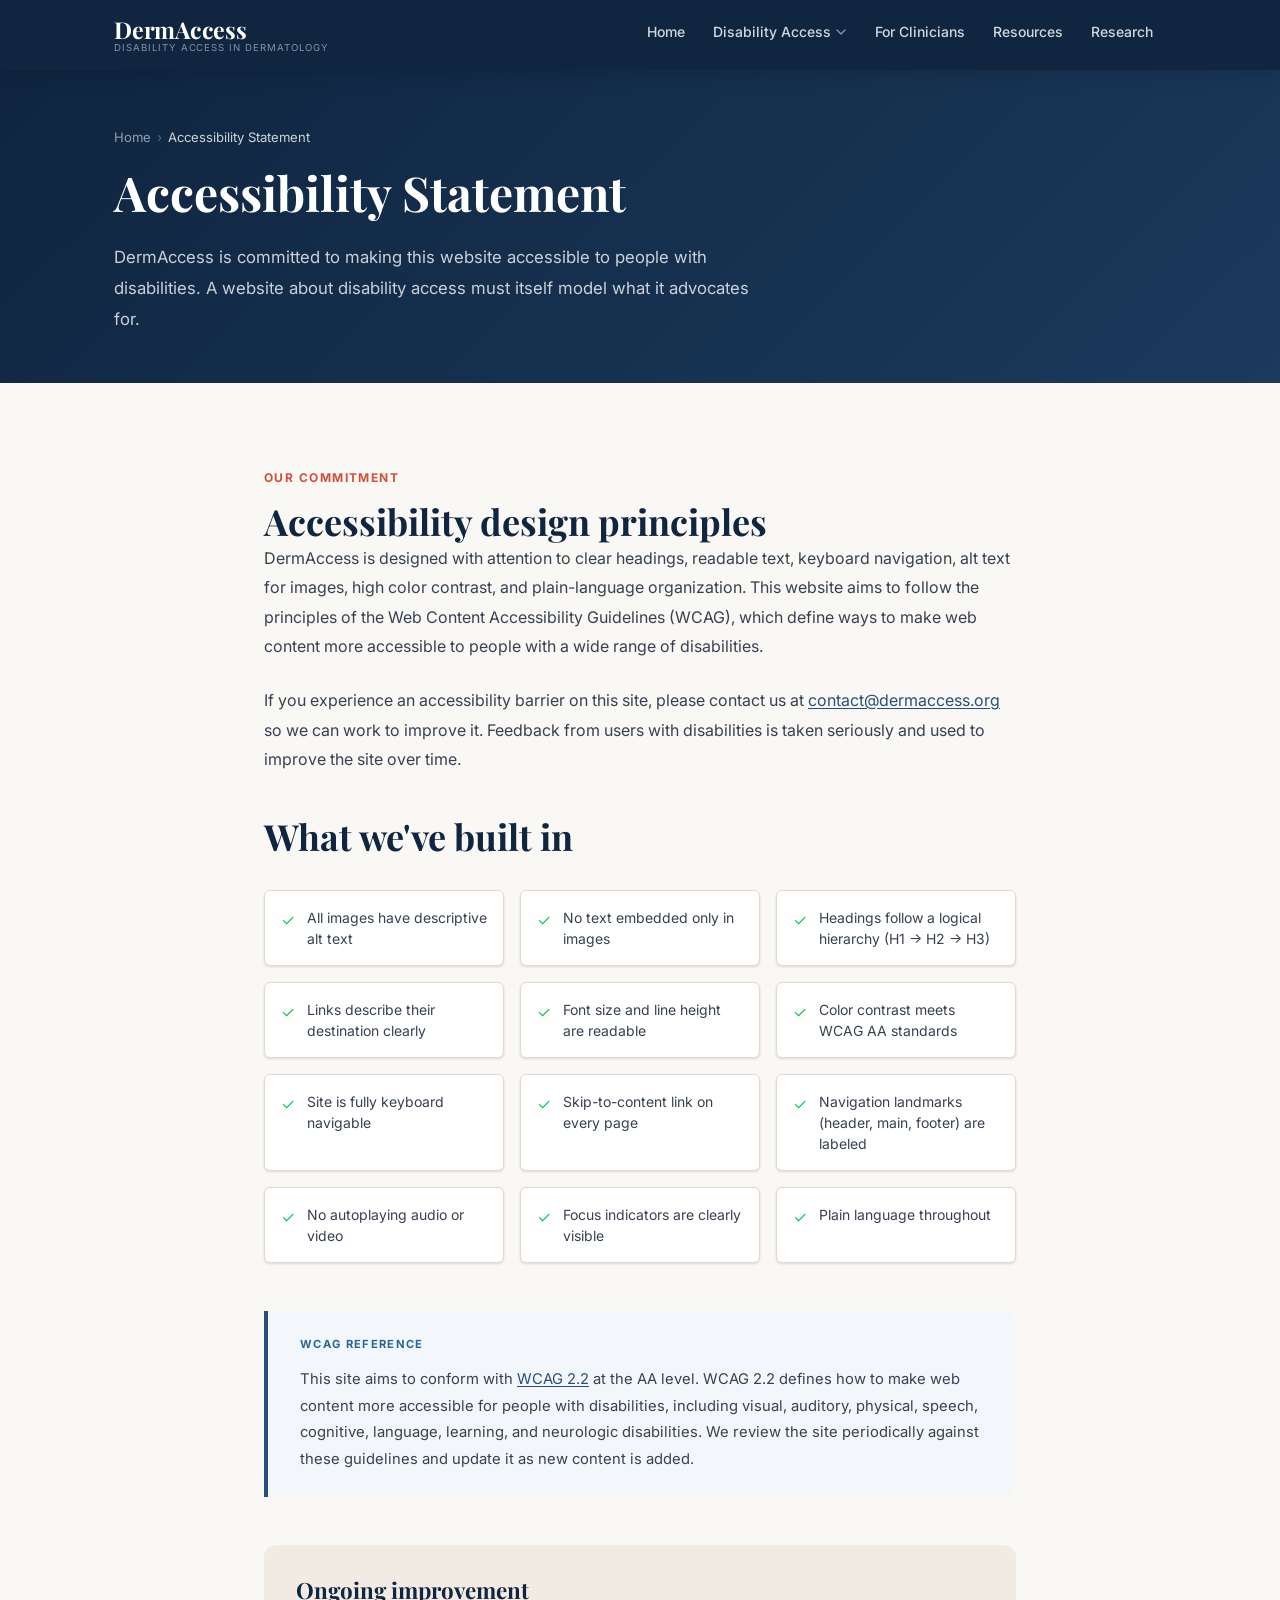
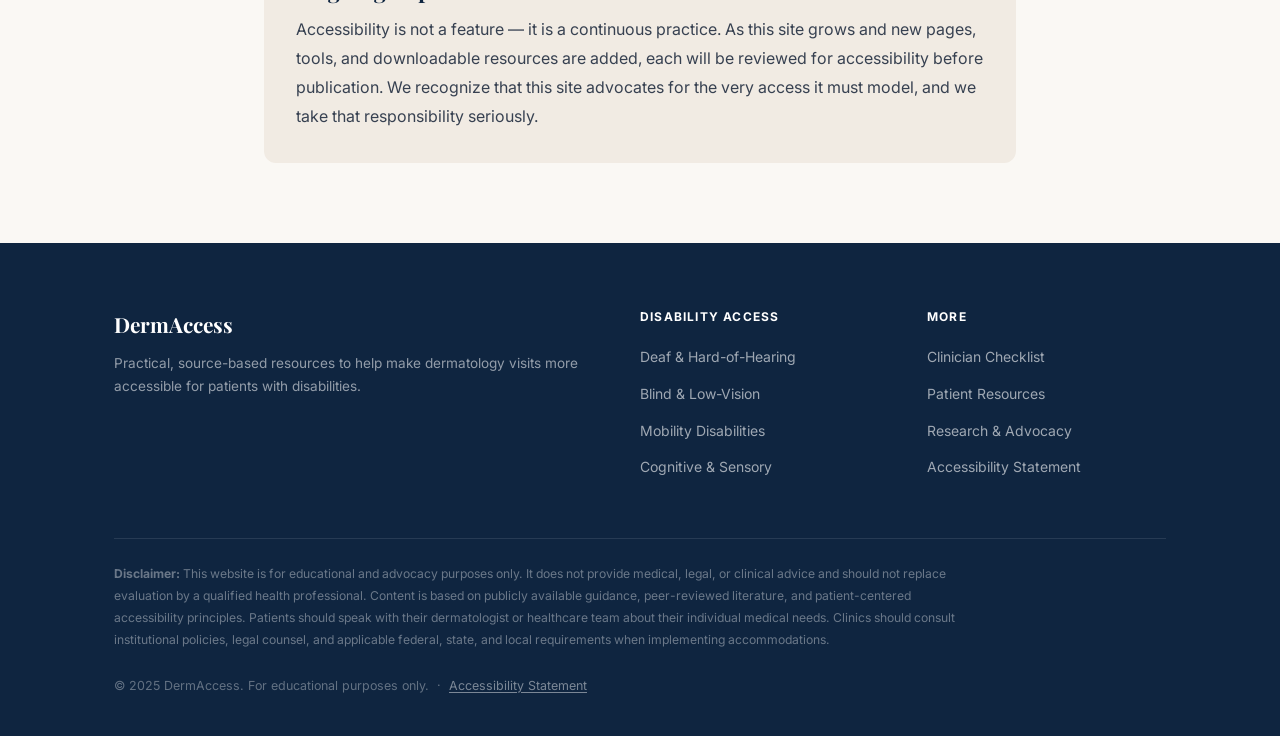
==== accessibility.html @ 1eb8db0a "Initial launch: DermAccess static website Nine-page static HTML/CSS site covering disability-inclusi" ====
<!DOCTYPE html>
<html lang="en">
<head>
  <meta charset="UTF-8">
  <meta name="viewport" content="width=device-width, initial-scale=1.0">
  <meta name="description" content="DermAccess is committed to making this website accessible to people with disabilities. Learn about our accessibility standards and how to report barriers.">
  <title>Accessibility Statement — DermAccess</title>
  <link rel="preconnect" href="https://fonts.googleapis.com">
  <link rel="preconnect" href="https://fonts.gstatic.com" crossorigin>
  <link href="https://fonts.googleapis.com/css2?family=Playfair+Display:wght@400;700&family=Inter:wght@400;500;600;700&display=swap" rel="stylesheet">
  <link rel="stylesheet" href="css/style.css">
</head>
<body>

<a href="#main" class="skip-link">Skip to main content</a>

<header class="site-header">
  <div class="container">
    <nav class="nav-inner" aria-label="Main navigation">
      <a href="index.html" class="nav-logo" aria-label="DermAccess home">
        <span class="nav-logo-main">DermAccess</span>
        <span class="nav-logo-sub">Disability Access in Dermatology</span>
      </a>
      <button class="nav-toggle" aria-expanded="false" aria-controls="nav-links" aria-label="Toggle navigation">&#9776;</button>
      <ul class="nav-links" id="nav-links" role="list">
        <li><a href="index.html">Home</a></li>
        <li class="nav-dropdown">
          <button class="nav-dropdown-btn" aria-haspopup="true" aria-expanded="false">
            Disability Access
            <svg class="chevron-icon" viewBox="0 0 12 12" fill="none" aria-hidden="true"><path d="M2 4l4 4 4-4" stroke="currentColor" stroke-width="1.5" stroke-linecap="round" stroke-linejoin="round"/></svg>
          </button>
          <ul class="nav-dropdown-menu" role="list">
            <li><a href="deaf-hoh.html">Deaf &amp; Hard-of-Hearing</a></li>
            <li><a href="blind-low-vision.html">Blind &amp; Low-Vision</a></li>
            <li><a href="mobility.html">Mobility Disabilities</a></li>
            <li><a href="cognitive-sensory.html">Cognitive &amp; Sensory</a></li>
          </ul>
        </li>
        <li><a href="clinician-checklist.html">For Clinicians</a></li>
        <li><a href="patient-resources.html">Resources</a></li>
        <li><a href="research-advocacy.html">Research</a></li>
      </ul>
    </nav>
  </div>
</header>

<div class="page-hero">
  <div class="container">
    <nav class="breadcrumb" aria-label="Breadcrumb">
      <a href="index.html">Home</a>
      <span class="breadcrumb-sep" aria-hidden="true">›</span>
      <span class="breadcrumb-current" aria-current="page">Accessibility Statement</span>
    </nav>
    <h1>Accessibility Statement</h1>
    <p class="page-hero-intro">DermAccess is committed to making this website accessible to people with disabilities. A website about disability access must itself model what it advocates for.</p>
  </div>
</div>

<main id="main">

  <section class="section" aria-labelledby="statement-heading">
    <div class="container" style="max-width:800px;">
      <span class="section-tag">Our Commitment</span>
      <h2 id="statement-heading">Accessibility design principles</h2>
      <p style="color:var(--text-medium); line-height:1.85; margin-bottom:1.5rem;">DermAccess is designed with attention to clear headings, readable text, keyboard navigation, alt text for images, high color contrast, and plain-language organization. This website aims to follow the principles of the Web Content Accessibility Guidelines (WCAG), which define ways to make web content more accessible to people with a wide range of disabilities.</p>
      <p style="color:var(--text-medium); line-height:1.85; margin-bottom:2.5rem;">If you experience an accessibility barrier on this site, please contact us at <a href="mailto:contact@dermaccess.org">contact@dermaccess.org</a> so we can work to improve it. Feedback from users with disabilities is taken seriously and used to improve the site over time.</p>

      <h2 style="margin-bottom:1.5rem;">What we've built in</h2>
      <div class="access-grid" role="list">
        <div class="access-item" role="listitem">
          <span class="access-icon" aria-hidden="true">✓</span>
          All images have descriptive alt text
        </div>
        <div class="access-item" role="listitem">
          <span class="access-icon" aria-hidden="true">✓</span>
          No text embedded only in images
        </div>
        <div class="access-item" role="listitem">
          <span class="access-icon" aria-hidden="true">✓</span>
          Headings follow a logical hierarchy (H1 → H2 → H3)
        </div>
        <div class="access-item" role="listitem">
          <span class="access-icon" aria-hidden="true">✓</span>
          Links describe their destination clearly
        </div>
        <div class="access-item" role="listitem">
          <span class="access-icon" aria-hidden="true">✓</span>
          Font size and line height are readable
        </div>
        <div class="access-item" role="listitem">
          <span class="access-icon" aria-hidden="true">✓</span>
          Color contrast meets WCAG AA standards
        </div>
        <div class="access-item" role="listitem">
          <span class="access-icon" aria-hidden="true">✓</span>
          Site is fully keyboard navigable
        </div>
        <div class="access-item" role="listitem">
          <span class="access-icon" aria-hidden="true">✓</span>
          Skip-to-content link on every page
        </div>
        <div class="access-item" role="listitem">
          <span class="access-icon" aria-hidden="true">✓</span>
          Navigation landmarks (header, main, footer) are labeled
        </div>
        <div class="access-item" role="listitem">
          <span class="access-icon" aria-hidden="true">✓</span>
          No autoplaying audio or video
        </div>
        <div class="access-item" role="listitem">
          <span class="access-icon" aria-hidden="true">✓</span>
          Focus indicators are clearly visible
        </div>
        <div class="access-item" role="listitem">
          <span class="access-icon" aria-hidden="true">✓</span>
          Plain language throughout
        </div>
      </div>

      <div class="callout" style="margin-top:3rem;">
        <div class="callout-label">WCAG Reference</div>
        <p>This site aims to conform with <a href="https://www.w3.org/WAI/standards-guidelines/wcag/" target="_blank" rel="noopener noreferrer">WCAG 2.2</a> at the AA level. WCAG 2.2 defines how to make web content more accessible for people with disabilities, including visual, auditory, physical, speech, cognitive, language, learning, and neurologic disabilities. We review the site periodically against these guidelines and update it as new content is added.</p>
      </div>

      <div style="margin-top:3rem; padding:2rem; background:var(--warm-light); border-radius:var(--radius-md);">
        <h3 style="margin-bottom:0.75rem;">Ongoing improvement</h3>
        <p style="color:var(--text-medium); margin:0; line-height:1.8;">Accessibility is not a feature — it is a continuous practice. As this site grows and new pages, tools, and downloadable resources are added, each will be reviewed for accessibility before publication. We recognize that this site advocates for the very access it must model, and we take that responsibility seriously.</p>
      </div>
    </div>
  </section>

</main>

<footer class="site-footer" role="contentinfo">
  <div class="container">
    <div class="footer-grid">
      <div>
        <span class="footer-brand-name">DermAccess</span>
        <p class="footer-tagline">Practical, source-based resources to help make dermatology visits more accessible for patients with disabilities.</p>
      </div>
      <div>
        <span class="footer-heading">Disability Access</span>
        <ul class="footer-links">
          <li><a href="deaf-hoh.html">Deaf &amp; Hard-of-Hearing</a></li>
          <li><a href="blind-low-vision.html">Blind &amp; Low-Vision</a></li>
          <li><a href="mobility.html">Mobility Disabilities</a></li>
          <li><a href="cognitive-sensory.html">Cognitive &amp; Sensory</a></li>
        </ul>
      </div>
      <div>
        <span class="footer-heading">More</span>
        <ul class="footer-links">
          <li><a href="clinician-checklist.html">Clinician Checklist</a></li>
          <li><a href="patient-resources.html">Patient Resources</a></li>
          <li><a href="research-advocacy.html">Research &amp; Advocacy</a></li>
          <li><a href="accessibility.html">Accessibility Statement</a></li>
        </ul>
      </div>
    </div>
    <hr class="footer-divider">
    <p class="footer-disclaimer"><strong>Disclaimer:</strong> This website is for educational and advocacy purposes only. It does not provide medical, legal, or clinical advice and should not replace evaluation by a qualified health professional. Content is based on publicly available guidance, peer-reviewed literature, and patient-centered accessibility principles. Patients should speak with their dermatologist or healthcare team about their individual medical needs. Clinics should consult institutional policies, legal counsel, and applicable federal, state, and local requirements when implementing accommodations.</p>
    <p class="footer-copy">&copy; 2025 DermAccess. For educational purposes only. &nbsp;&middot;&nbsp; <a href="accessibility.html" style="color:rgba(255,255,255,0.45);">Accessibility Statement</a></p>
  </div>
</footer>

<script>
  const toggle = document.querySelector('.nav-toggle');
  const navLinks = document.getElementById('nav-links');
  toggle.addEventListener('click', () => {
    const open = navLinks.classList.toggle('is-open');
    toggle.setAttribute('aria-expanded', open);
  });
  document.querySelectorAll('.nav-dropdown-btn').forEach(btn => {
    btn.addEventListener('click', () => {
      const dropdown = btn.closest('.nav-dropdown');
      const open = dropdown.classList.toggle('is-open');
      btn.setAttribute('aria-expanded', open);
    });
  });
</script>

</body>
</html>
---- css/style.css ----
/* ===========================
   CUSTOM PROPERTIES
   =========================== */
:root {
  --off-white: #FAF8F4;
  --white: #FFFFFF;
  --warm-light: #F1EBE3;
  --border-light: #E2D9CE;
  --border: #CFC4B8;

  --text-dark: #111827;
  --text-medium: #374151;
  --text-light: #6B7280;

  --blue-900: #0F2540;
  --blue-800: #1B3A5C;
  --blue-700: #254F7A;
  --blue-600: #2D6497;
  --blue-100: #EBF1F8;
  --blue-50: #F3F7FC;

  --coral-600: #C84331;
  --coral-500: #D44F3B;
  --coral-400: #E06B5A;
  --coral-100: #FAE9E6;
  --coral-50: #FEF5F3;

  --green-100: #ECFDF5;
  --green-700: #047857;

  --font-serif: 'Playfair Display', Georgia, 'Times New Roman', serif;
  --font-sans: 'Inter', -apple-system, BlinkMacSystemFont, 'Segoe UI', sans-serif;

  --shadow-sm: 0 1px 3px rgba(0,0,0,0.08), 0 1px 2px rgba(0,0,0,0.05);
  --shadow-md: 0 4px 16px rgba(0,0,0,0.08), 0 2px 6px rgba(0,0,0,0.04);
  --shadow-lg: 0 12px 40px rgba(0,0,0,0.10), 0 4px 12px rgba(0,0,0,0.05);

  --radius-sm: 6px;
  --radius-md: 12px;
  --radius-lg: 20px;
  --radius-full: 9999px;

  --transition-fast: 150ms ease;
  --transition: 250ms ease;
  --container-max: 1100px;
  --container-padding: 1.5rem;
}

/* ===========================
   RESET & BASE
   =========================== */
*, *::before, *::after { box-sizing: border-box; margin: 0; padding: 0; }

html { font-size: 16px; scroll-behavior: smooth; -webkit-text-size-adjust: 100%; }

body {
  font-family: var(--font-sans);
  font-size: 1rem;
  line-height: 1.7;
  color: var(--text-dark);
  background-color: var(--off-white);
  -webkit-font-smoothing: antialiased;
}

img { max-width: 100%; height: auto; display: block; }

a {
  color: var(--blue-700);
  text-decoration: underline;
  text-underline-offset: 2px;
  transition: color var(--transition-fast);
}
a:hover { color: var(--coral-500); }
a:focus-visible { outline: 3px solid var(--coral-500); outline-offset: 3px; border-radius: 2px; }

ul, ol { padding-left: 1.5rem; }
li { margin-bottom: 0.4rem; }

h1, h2, h3, h4, h5 {
  font-family: var(--font-serif);
  color: var(--blue-900);
  line-height: 1.2;
  font-weight: 700;
}
h1 { font-size: clamp(2rem, 4vw, 3rem); }
h2 { font-size: clamp(1.5rem, 3vw, 2.25rem); }
h3 { font-size: clamp(1.1rem, 2vw, 1.4rem); }
h4 { font-size: 1.05rem; }

p { margin-bottom: 1rem; }
p:last-child { margin-bottom: 0; }

/* ===========================
   SKIP LINK
   =========================== */
.skip-link {
  position: absolute;
  top: -100%;
  left: 1rem;
  background: var(--blue-800);
  color: var(--white);
  padding: 0.75rem 1.25rem;
  z-index: 9999;
  font-weight: 600;
  text-decoration: none;
  border-radius: 0 0 var(--radius-sm) var(--radius-sm);
  font-size: 0.875rem;
}
.skip-link:focus { top: 0; }

/* ===========================
   LAYOUT
   =========================== */
.container { max-width: var(--container-max); margin: 0 auto; padding: 0 var(--container-padding); }
.section { padding: 5rem 0; }
.section--sm { padding: 3rem 0; }
.section--lg { padding: 6rem 0; }

/* ===========================
   NAVIGATION
   =========================== */
.site-header {
  background: var(--blue-900);
  position: sticky;
  top: 0;
  z-index: 100;
  box-shadow: 0 2px 20px rgba(0,0,0,0.18);
}

.nav-inner {
  display: flex;
  align-items: center;
  justify-content: space-between;
  height: 70px;
  gap: 2rem;
}

.nav-logo {
  text-decoration: none;
  display: flex;
  flex-direction: column;
  line-height: 1;
  flex-shrink: 0;
}
.nav-logo-main {
  font-family: var(--font-serif);
  font-size: 1.45rem;
  font-weight: 700;
  color: var(--white);
  letter-spacing: -0.01em;
}
.nav-logo-sub {
  font-size: 0.6rem;
  color: rgba(255,255,255,0.5);
  text-transform: uppercase;
  letter-spacing: 0.1em;
  font-family: var(--font-sans);
  margin-top: 2px;
}

.nav-links {
  display: flex;
  list-style: none;
  padding: 0;
  margin: 0;
  gap: 0.15rem;
  align-items: center;
}
.nav-links > li > a {
  display: block;
  padding: 0.45rem 0.8rem;
  color: rgba(255,255,255,0.82);
  text-decoration: none;
  font-size: 0.875rem;
  font-weight: 500;
  border-radius: var(--radius-sm);
  transition: color var(--transition-fast), background var(--transition-fast);
}
.nav-links > li > a:hover,
.nav-links > li > a.active {
  color: var(--white);
  background: rgba(255,255,255,0.1);
}
.nav-links .nav-cta > a {
  background: var(--coral-500);
  color: var(--white) !important;
  padding: 0.45rem 1rem;
}
.nav-links .nav-cta > a:hover {
  background: var(--coral-600) !important;
}

/* Dropdown */
.nav-dropdown { position: relative; }
.nav-dropdown-btn {
  display: flex;
  align-items: center;
  gap: 4px;
  padding: 0.45rem 0.8rem;
  color: rgba(255,255,255,0.82);
  font-size: 0.875rem;
  font-weight: 500;
  border-radius: var(--radius-sm);
  cursor: pointer;
  background: none;
  border: none;
  font-family: var(--font-sans);
  transition: color var(--transition-fast), background var(--transition-fast);
}
.nav-dropdown-btn:hover { color: var(--white); background: rgba(255,255,255,0.1); }
.nav-dropdown-menu {
  position: absolute;
  top: calc(100% + 10px);
  left: 50%;
  transform: translateX(-50%) translateY(-6px);
  background: var(--white);
  border-radius: var(--radius-md);
  box-shadow: var(--shadow-lg);
  min-width: 250px;
  padding: 0.5rem;
  opacity: 0;
  pointer-events: none;
  transition: opacity var(--transition), transform var(--transition);
  border: 1px solid var(--border-light);
  list-style: none;
}
.nav-dropdown:hover .nav-dropdown-menu,
.nav-dropdown:focus-within .nav-dropdown-menu {
  opacity: 1;
  pointer-events: all;
  transform: translateX(-50%) translateY(0);
}
.nav-dropdown-menu a {
  display: block;
  padding: 0.6rem 1rem;
  color: var(--text-dark) !important;
  font-size: 0.875rem;
  text-decoration: none;
  border-radius: var(--radius-sm);
  transition: background var(--transition-fast), color var(--transition-fast);
}
.nav-dropdown-menu a:hover { background: var(--blue-50) !important; color: var(--blue-800) !important; }
.nav-dropdown-menu li + li { margin-top: 1px; }

.chevron-icon {
  width: 12px;
  height: 12px;
  opacity: 0.6;
  transition: transform var(--transition-fast);
}
.nav-dropdown:hover .chevron-icon,
.nav-dropdown:focus-within .chevron-icon { transform: rotate(180deg); }

.nav-toggle {
  display: none;
  background: none;
  border: 1px solid rgba(255,255,255,0.25);
  border-radius: var(--radius-sm);
  cursor: pointer;
  padding: 0.4rem 0.6rem;
  color: var(--white);
  line-height: 1;
  font-size: 1.2rem;
}

/* ===========================
   HERO (HOME)
   =========================== */
.hero {
  background: linear-gradient(135deg, var(--blue-900) 0%, var(--blue-800) 55%, #244e78 100%);
  color: var(--white);
  padding: 6rem 0 5rem;
  position: relative;
  overflow: hidden;
}
.hero::before {
  content: '';
  position: absolute;
  top: -30%;
  right: -5%;
  width: 500px;
  height: 500px;
  background: radial-gradient(circle, rgba(212,79,59,0.15) 0%, transparent 65%);
  pointer-events: none;
}
.hero-eyebrow {
  display: inline-block;
  background: rgba(212,79,59,0.18);
  color: #F7ADA0;
  border: 1px solid rgba(212,79,59,0.3);
  padding: 0.3rem 0.9rem;
  border-radius: var(--radius-full);
  font-size: 0.75rem;
  font-weight: 600;
  text-transform: uppercase;
  letter-spacing: 0.1em;
  margin-bottom: 1.25rem;
}
.hero h1 { color: var(--white); max-width: 700px; margin-bottom: 1.25rem; }
.hero-text {
  font-size: 1.1rem;
  color: rgba(255,255,255,0.8);
  max-width: 620px;
  line-height: 1.85;
  margin-bottom: 2.25rem;
}
.hero-actions { display: flex; gap: 1rem; flex-wrap: wrap; }

/* PAGE HERO (subpages) */
.page-hero {
  background: linear-gradient(135deg, var(--blue-900) 0%, var(--blue-800) 100%);
  color: var(--white);
  padding: 3.5rem 0 3rem;
}
.breadcrumb {
  display: flex;
  align-items: center;
  gap: 6px;
  margin-bottom: 1rem;
  font-size: 0.82rem;
}
.breadcrumb a { color: rgba(255,255,255,0.55); text-decoration: none; }
.breadcrumb a:hover { color: rgba(255,255,255,0.85); }
.breadcrumb-sep { color: rgba(255,255,255,0.3); }
.breadcrumb-current { color: rgba(255,255,255,0.8); }
.page-hero h1 { color: var(--white); max-width: 700px; }
.page-hero-intro {
  color: rgba(255,255,255,0.78);
  font-size: 1.05rem;
  max-width: 650px;
  margin-top: 1.25rem;
  line-height: 1.85;
}

/* ===========================
   BUTTONS
   =========================== */
.btn {
  display: inline-flex;
  align-items: center;
  gap: 7px;
  padding: 0.75rem 1.5rem;
  border-radius: var(--radius-sm);
  font-family: var(--font-sans);
  font-size: 0.9rem;
  font-weight: 600;
  text-decoration: none;
  cursor: pointer;
  border: 2px solid transparent;
  transition: all var(--transition-fast);
  line-height: 1;
}
.btn-primary { background: var(--coral-500); color: var(--white); border-color: var(--coral-500); }
.btn-primary:hover { background: var(--coral-600); border-color: var(--coral-600); color: var(--white); transform: translateY(-1px); box-shadow: 0 4px 14px rgba(212,79,59,0.3); }
.btn-outline { background: transparent; color: var(--white); border-color: rgba(255,255,255,0.35); }
.btn-outline:hover { background: rgba(255,255,255,0.1); border-color: rgba(255,255,255,0.65); color: var(--white); }
.btn-blue { background: var(--blue-800); color: var(--white); border-color: var(--blue-800); }
.btn-blue:hover { background: var(--blue-900); border-color: var(--blue-900); color: var(--white); }
.btn-ghost { background: var(--warm-light); color: var(--text-medium); border-color: var(--border-light); cursor: not-allowed; opacity: 0.75; }
.btn-sm { padding: 0.5rem 1rem; font-size: 0.82rem; }

/* ===========================
   SECTION HEADERS
   =========================== */
.section-tag {
  display: inline-block;
  color: var(--coral-500);
  font-size: 0.75rem;
  font-weight: 700;
  text-transform: uppercase;
  letter-spacing: 0.12em;
  margin-bottom: 0.75rem;
}
.section-intro {
  color: var(--text-medium);
  font-size: 1.05rem;
  max-width: 580px;
  line-height: 1.8;
  margin-top: 0.75rem;
  margin-bottom: 3rem;
}

/* ===========================
   CARDS (home page)
   =========================== */
.cards-grid {
  display: grid;
  grid-template-columns: repeat(auto-fit, minmax(240px, 1fr));
  gap: 1.5rem;
}
.card {
  background: var(--white);
  border-radius: var(--radius-md);
  padding: 2rem;
  box-shadow: var(--shadow-sm);
  border: 1px solid var(--border-light);
  transition: transform var(--transition), box-shadow var(--transition);
  display: flex;
  flex-direction: column;
}
.card:hover { transform: translateY(-3px); box-shadow: var(--shadow-md); }
.card-icon {
  width: 46px;
  height: 46px;
  border-radius: var(--radius-sm);
  display: flex;
  align-items: center;
  justify-content: center;
  margin-bottom: 1.25rem;
  font-size: 1.4rem;
}
.card-icon--blue { background: var(--blue-100); }
.card-icon--coral { background: var(--coral-100); }
.card-icon--warm { background: var(--warm-light); }
.card-icon--green { background: var(--green-100); }
.card h3 { font-size: 1.05rem; margin-bottom: 0.6rem; }
.card p { color: var(--text-medium); font-size: 0.875rem; line-height: 1.7; flex: 1; }
.card-link {
  display: inline-flex;
  align-items: center;
  gap: 4px;
  margin-top: 1.25rem;
  color: var(--coral-500);
  font-size: 0.85rem;
  font-weight: 600;
  text-decoration: none;
  transition: gap var(--transition-fast), color var(--transition-fast);
}
.card-link:hover { color: var(--coral-600); gap: 8px; }

/* ===========================
   CALLOUT BOX
   =========================== */
.callout {
  background: var(--blue-50);
  border-left: 4px solid var(--blue-700);
  border-radius: 0 var(--radius-md) var(--radius-md) 0;
  padding: 1.5rem 2rem;
  margin: 2.5rem 0;
}
.callout-label {
  font-size: 0.7rem;
  font-weight: 700;
  text-transform: uppercase;
  letter-spacing: 0.12em;
  color: var(--blue-600);
  margin-bottom: 0.75rem;
  font-family: var(--font-sans);
}
.callout p { color: var(--text-medium); font-size: 0.925rem; margin: 0; line-height: 1.8; }

/* ===========================
   BARRIERS GRID
   =========================== */
.barriers-grid {
  display: grid;
  grid-template-columns: repeat(auto-fill, minmax(280px, 1fr));
  gap: 1.5rem;
  margin-top: 2.5rem;
}
.barrier-card {
  background: var(--white);
  border-radius: var(--radius-md);
  padding: 1.75rem;
  box-shadow: var(--shadow-sm);
  border: 1px solid var(--border-light);
  border-top: 3px solid var(--blue-700);
}
.barrier-card h3 { font-size: 1rem; color: var(--blue-800); margin-bottom: 0.6rem; }
.barrier-card p { font-size: 0.875rem; color: var(--text-medium); margin: 0; line-height: 1.7; }

/* ===========================
   CHECKLIST BOXES
   =========================== */
.checklist-grid {
  display: grid;
  grid-template-columns: 1fr 1fr;
  gap: 1.5rem;
  margin: 2.5rem 0;
}
.checklist-box {
  background: var(--white);
  border-radius: var(--radius-md);
  padding: 1.75rem;
  box-shadow: var(--shadow-sm);
  border: 1px solid var(--border-light);
}
.checklist-box--blue { border-top: 3px solid var(--blue-700); }
.checklist-box--coral { border-top: 3px solid var(--coral-500); }
.checklist-box h3 { font-size: 1.05rem; margin-bottom: 0.35rem; }
.checklist-sub { color: var(--text-light); font-size: 0.8rem; margin-bottom: 1.25rem; display: block; }
.checklist {
  list-style: none;
  padding: 0;
  margin: 0;
}
.checklist li {
  display: flex;
  gap: 0.75rem;
  padding: 0.6rem 0;
  border-bottom: 1px solid var(--border-light);
  font-size: 0.875rem;
  color: var(--text-medium);
  line-height: 1.55;
  align-items: flex-start;
  margin-bottom: 0;
}
.checklist li:last-child { border-bottom: none; padding-bottom: 0; }
.check-dot {
  flex-shrink: 0;
  width: 20px;
  height: 20px;
  border-radius: 50%;
  display: flex;
  align-items: center;
  justify-content: center;
  margin-top: 1px;
}
.checklist-box--blue .check-dot { background: var(--blue-100); }
.checklist-box--coral .check-dot { background: var(--coral-100); }

/* ===========================
   LANGUAGE GUIDE
   =========================== */
.language-guide {
  background: var(--warm-light);
  border-radius: var(--radius-md);
  padding: 2rem;
  margin: 2.5rem 0;
}
.language-guide h3 { margin-bottom: 1.5rem; }
.language-compare { display: grid; grid-template-columns: 1fr 1fr; gap: 1rem; }
.lang-item { padding: 1.25rem; border-radius: var(--radius-sm); }
.lang-item--avoid { background: #FEF2F2; border-left: 3px solid #EF4444; }
.lang-item--better { background: #F0FDF4; border-left: 3px solid #22C55E; }
.lang-label {
  font-size: 0.68rem;
  font-weight: 700;
  text-transform: uppercase;
  letter-spacing: 0.12em;
  margin-bottom: 0.5rem;
  font-family: var(--font-sans);
  display: block;
}
.lang-item--avoid .lang-label { color: #DC2626; }
.lang-item--better .lang-label { color: #16A34A; }
.lang-item p { font-size: 0.875rem; color: var(--text-medium); margin: 0; font-style: italic; line-height: 1.65; }

/* ===========================
   TIMELINE
   =========================== */
.timeline { position: relative; padding-left: 3rem; }
.timeline::before {
  content: '';
  position: absolute;
  left: 19px;
  top: 20px;
  bottom: 20px;
  width: 2px;
  background: linear-gradient(to bottom, var(--blue-700), var(--border-light));
}
.timeline-item { position: relative; margin-bottom: 2.5rem; }
.timeline-item:last-child { margin-bottom: 0; }
.timeline-marker {
  position: absolute;
  left: -3rem;
  top: 0;
  width: 38px;
  height: 38px;
  background: var(--blue-800);
  border-radius: 50%;
  display: flex;
  align-items: center;
  justify-content: center;
  color: var(--white);
  font-weight: 700;
  font-size: 0.875rem;
  border: 3px solid var(--off-white);
  z-index: 1;
  font-family: var(--font-sans);
}
.timeline-content {
  background: var(--white);
  border-radius: var(--radius-md);
  padding: 1.75rem 2rem;
  box-shadow: var(--shadow-sm);
  border: 1px solid var(--border-light);
}
.timeline-content h3 {
  font-size: 1.1rem;
  color: var(--blue-800);
  margin-bottom: 1.25rem;
  padding-bottom: 1rem;
  border-bottom: 1px solid var(--border-light);
}
.timeline-note {
  margin-top: 1rem;
  padding: 0.85rem 1rem;
  background: var(--blue-50);
  border-radius: var(--radius-sm);
  font-size: 0.82rem;
  color: var(--text-medium);
  line-height: 1.7;
}

/* ===========================
   SCRIPT BOX
   =========================== */
.script-box {
  background: linear-gradient(135deg, var(--blue-900) 0%, var(--blue-800) 100%);
  color: var(--white);
  border-radius: var(--radius-md);
  padding: 2rem 2.25rem;
  margin: 2.5rem 0;
}
.script-label {
  font-size: 0.68rem;
  font-weight: 700;
  text-transform: uppercase;
  letter-spacing: 0.15em;
  color: #F7ADA0;
  margin-bottom: 1rem;
  display: block;
  font-family: var(--font-sans);
}
.script-box blockquote {
  font-size: 1.02rem;
  line-height: 1.85;
  color: rgba(255,255,255,0.88);
  font-style: italic;
  margin: 0;
  padding: 0;
  border: none;
  font-family: var(--font-serif);
}

/* ===========================
   RESOURCE SECTION
   =========================== */
.resource-category { margin-bottom: 3rem; }
.resource-category h3 { margin-bottom: 1.25rem; padding-bottom: 0.75rem; border-bottom: 2px solid var(--border-light); }
.resource-grid {
  display: grid;
  grid-template-columns: repeat(auto-fill, minmax(300px, 1fr));
  gap: 1.25rem;
}
.resource-card {
  background: var(--white);
  border-radius: var(--radius-md);
  padding: 1.5rem;
  box-shadow: var(--shadow-sm);
  border: 1px solid var(--border-light);
  display: flex;
  flex-direction: column;
  gap: 0.6rem;
  transition: box-shadow var(--transition);
}
.resource-card:hover { box-shadow: var(--shadow-md); }
.resource-tag {
  display: inline-block;
  padding: 0.18rem 0.55rem;
  border-radius: var(--radius-full);
  font-size: 0.68rem;
  font-weight: 700;
  text-transform: uppercase;
  letter-spacing: 0.08em;
  font-family: var(--font-sans);
  width: fit-content;
}
.resource-tag--rights { background: var(--blue-100); color: var(--blue-700); }
.resource-tag--derm { background: var(--coral-100); color: var(--coral-600); }
.resource-tag--web { background: var(--green-100); color: var(--green-700); }
.resource-card h4 { font-family: var(--font-sans); font-size: 0.95rem; font-weight: 600; color: var(--text-dark); margin: 0; }
.resource-card p { color: var(--text-medium); font-size: 0.85rem; line-height: 1.65; margin: 0; flex: 1; }
.resource-card a.resource-link {
  font-size: 0.82rem;
  font-weight: 600;
  color: var(--coral-500);
  text-decoration: none;
  display: inline-flex;
  align-items: center;
  gap: 4px;
  margin-top: 0.25rem;
}
.resource-card a.resource-link:hover { color: var(--coral-600); }

/* ===========================
   HANDOUT GRID
   =========================== */
.handout-grid {
  display: grid;
  grid-template-columns: repeat(auto-fill, minmax(240px, 1fr));
  gap: 1.25rem;
  margin-top: 1.5rem;
}
.handout-item {
  background: var(--white);
  border-radius: var(--radius-md);
  padding: 1.5rem;
  box-shadow: var(--shadow-sm);
  border: 1px solid var(--border-light);
  display: flex;
  flex-direction: column;
  gap: 0.85rem;
}
.handout-icon { font-size: 1.5rem; }
.handout-item h4 { font-family: var(--font-sans); font-size: 0.9rem; font-weight: 600; margin: 0; color: var(--text-dark); line-height: 1.4; }
.badge-soon {
  display: inline-block;
  background: var(--warm-light);
  color: var(--text-light);
  font-size: 0.65rem;
  font-weight: 700;
  text-transform: uppercase;
  letter-spacing: 0.1em;
  padding: 0.2rem 0.55rem;
  border-radius: var(--radius-full);
  font-family: var(--font-sans);
  width: fit-content;
}

/* ===========================
   ABOUT SECTION
   =========================== */
.about-banner {
  background: var(--white);
  border-radius: var(--radius-lg);
  padding: 2.5rem 3rem;
  box-shadow: var(--shadow-md);
  border: 1px solid var(--border-light);
  display: grid;
  grid-template-columns: auto 1fr;
  gap: 2rem;
  align-items: center;
}
.about-avatar {
  width: 72px;
  height: 72px;
  background: linear-gradient(135deg, var(--blue-800), var(--blue-600));
  border-radius: 50%;
  display: flex;
  align-items: center;
  justify-content: center;
  font-family: var(--font-serif);
  font-size: 1.75rem;
  color: var(--white);
  font-weight: 700;
  flex-shrink: 0;
}
.about-name { font-size: 1.05rem; font-weight: 700; color: var(--blue-900); margin-bottom: 0.2rem; font-family: var(--font-sans); }
.about-role { font-size: 0.82rem; color: var(--text-light); margin-bottom: 1rem; display: block; }
.about-text { font-size: 0.9rem; color: var(--text-medium); line-height: 1.75; margin: 0; }

/* ===========================
   BACKGROUND VARIANTS
   =========================== */
.bg-dark { background: var(--blue-900); }
.bg-dark h2, .bg-dark h3 { color: var(--white); }
.bg-dark p, .bg-dark li { color: rgba(255,255,255,0.78); }
.bg-warm { background: var(--warm-light); }
.bg-blue-light { background: var(--blue-50); }
.bg-white { background: var(--white); }

/* ===========================
   ACCESS CHECKLIST (accessibility page)
   =========================== */
.access-grid {
  display: grid;
  grid-template-columns: repeat(auto-fill, minmax(220px, 1fr));
  gap: 1rem;
  margin: 2rem 0;
}
.access-item {
  display: flex;
  gap: 0.75rem;
  align-items: flex-start;
  padding: 1rem;
  background: var(--white);
  border-radius: var(--radius-sm);
  box-shadow: var(--shadow-sm);
  border: 1px solid var(--border-light);
  font-size: 0.875rem;
  color: var(--text-medium);
  line-height: 1.5;
}
.access-icon { color: #22C55E; flex-shrink: 0; font-size: 1rem; margin-top: 1px; }

/* ===========================
   RESEARCH PAGE
   =========================== */
.research-questions { margin: 2rem 0; }
.research-q {
  display: flex;
  gap: 1rem;
  padding: 1.1rem 0;
  border-bottom: 1px solid var(--border-light);
  align-items: flex-start;
}
.research-q:last-child { border-bottom: none; }
.research-num {
  flex-shrink: 0;
  width: 30px;
  height: 30px;
  background: var(--blue-100);
  color: var(--blue-800);
  border-radius: 50%;
  display: flex;
  align-items: center;
  justify-content: center;
  font-weight: 700;
  font-size: 0.8rem;
  font-family: var(--font-sans);
  margin-top: 2px;
}
.research-q-text { color: var(--text-medium); font-size: 0.925rem; line-height: 1.65; padding-top: 4px; }

/* ===========================
   FOOTER
   =========================== */
.site-footer {
  background: var(--blue-900);
  color: rgba(255,255,255,0.7);
  padding: 4rem 0 2.5rem;
}
.footer-grid {
  display: grid;
  grid-template-columns: 2fr 1fr 1fr;
  gap: 3rem;
  margin-bottom: 3rem;
}
.footer-brand-name {
  font-family: var(--font-serif);
  font-size: 1.3rem;
  font-weight: 700;
  color: var(--white);
  display: block;
  margin-bottom: 0.6rem;
}
.footer-tagline { font-size: 0.85rem; color: rgba(255,255,255,0.55); line-height: 1.7; }
.footer-heading {
  color: var(--white);
  font-family: var(--font-sans);
  font-size: 0.75rem;
  font-weight: 700;
  text-transform: uppercase;
  letter-spacing: 0.1em;
  margin-bottom: 1rem;
  display: block;
}
.footer-links { list-style: none; padding: 0; margin: 0; }
.footer-links li { margin-bottom: 0.6rem; }
.footer-links a { color: rgba(255,255,255,0.6); text-decoration: none; font-size: 0.875rem; transition: color var(--transition-fast); }
.footer-links a:hover { color: var(--white); }
.footer-divider { border: none; border-top: 1px solid rgba(255,255,255,0.1); margin-bottom: 1.5rem; }
.footer-disclaimer { font-size: 0.76rem; color: rgba(255,255,255,0.38); line-height: 1.8; max-width: 860px; margin-bottom: 1.5rem; }
.footer-copy { font-size: 0.78rem; color: rgba(255,255,255,0.35); }

/* ===========================
   STICKY SECTION NAV
   =========================== */
.section-nav {
  background: var(--white);
  border-bottom: 1px solid var(--border-light);
  padding: 0.6rem 0;
  position: sticky;
  top: 70px;
  z-index: 50;
}
.section-nav-inner {
  display: flex;
  gap: 1.5rem;
  overflow-x: auto;
  -webkit-overflow-scrolling: touch;
  scrollbar-width: none;
}
.section-nav-inner::-webkit-scrollbar { display: none; }
.section-nav-link {
  white-space: nowrap;
  font-size: 0.82rem;
  font-weight: 500;
  color: var(--text-medium);
  text-decoration: none;
  padding: 0.25rem 0;
  border-bottom: 2px solid transparent;
  transition: color var(--transition-fast), border-color var(--transition-fast);
  font-family: var(--font-sans);
}
.section-nav-link:hover { color: var(--blue-800); border-bottom-color: var(--blue-800); }

/* ===========================
   RESPONSIVE
   =========================== */
@media (max-width: 768px) {
  :root { --container-padding: 1.25rem; }

  .nav-links {
    display: none;
    position: absolute;
    top: 100%;
    left: 0;
    right: 0;
    background: var(--blue-900);
    flex-direction: column;
    padding: 0.75rem 1rem 1rem;
    border-top: 1px solid rgba(255,255,255,0.1);
    gap: 0;
    align-items: stretch;
  }
  .nav-links.is-open { display: flex; }
  .nav-links > li > a { padding: 0.65rem 0.75rem; }
  .nav-dropdown-btn { padding: 0.65rem 0.75rem; width: 100%; justify-content: space-between; }
  .nav-dropdown-menu {
    position: static;
    opacity: 1;
    pointer-events: all;
    transform: none;
    box-shadow: none;
    border: none;
    background: rgba(255,255,255,0.05);
    min-width: unset;
    border-radius: 0;
    padding: 0;
    display: none;
  }
  .nav-dropdown.is-open .nav-dropdown-menu { display: block; }
  .nav-dropdown-menu a { color: rgba(255,255,255,0.75) !important; padding-left: 2rem !important; }
  .nav-dropdown-menu a:hover { background: rgba(255,255,255,0.07) !important; color: var(--white) !important; }
  .nav-toggle { display: flex; align-items: center; }

  .checklist-grid,
  .language-compare,
  .footer-grid,
  .about-banner { grid-template-columns: 1fr; }
  .about-banner { padding: 2rem; text-align: center; }
  .about-avatar { margin: 0 auto; }
  .hero { padding: 4rem 0 3.5rem; }
  .hero-actions { flex-direction: column; }
  .cards-grid { grid-template-columns: 1fr; }
  .section { padding: 3.5rem 0; }
}

@media (max-width: 480px) {
  .barriers-grid,
  .resource-grid,
  .handout-grid,
  .access-grid { grid-template-columns: 1fr; }
}
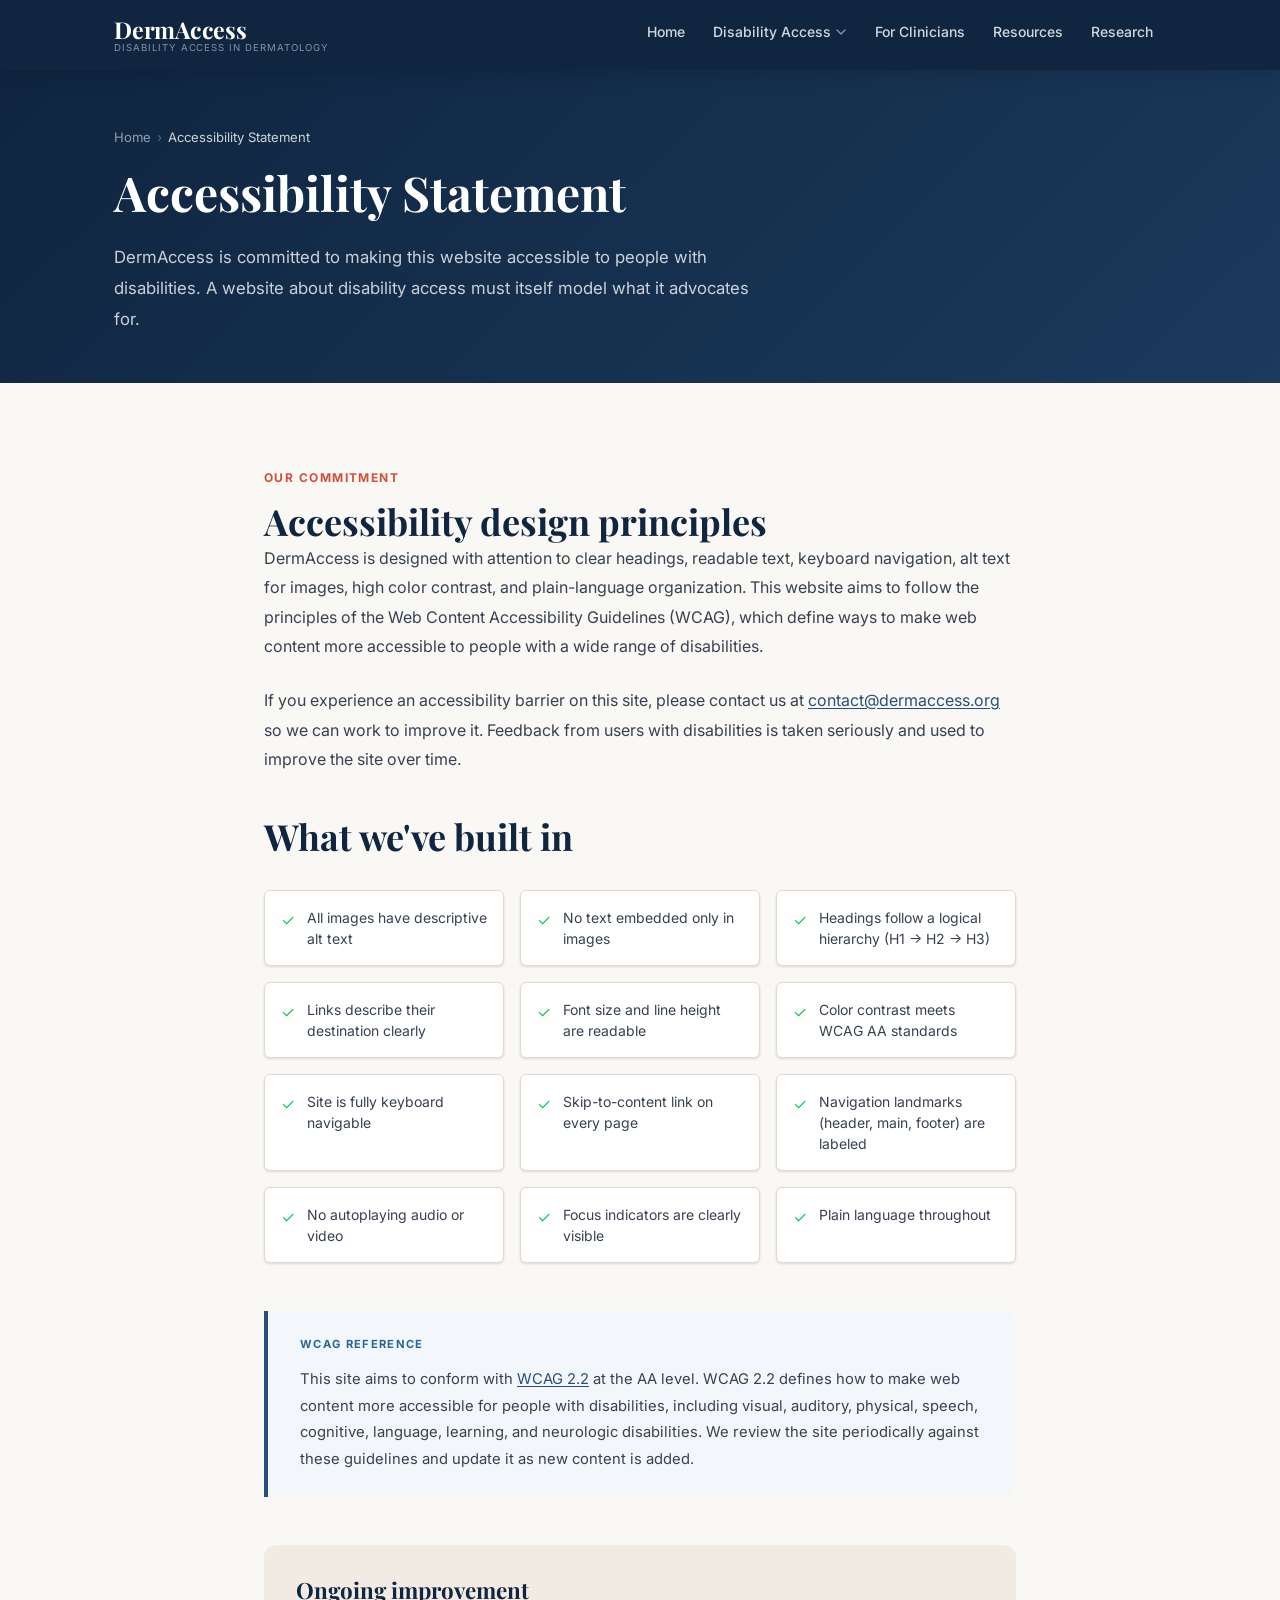
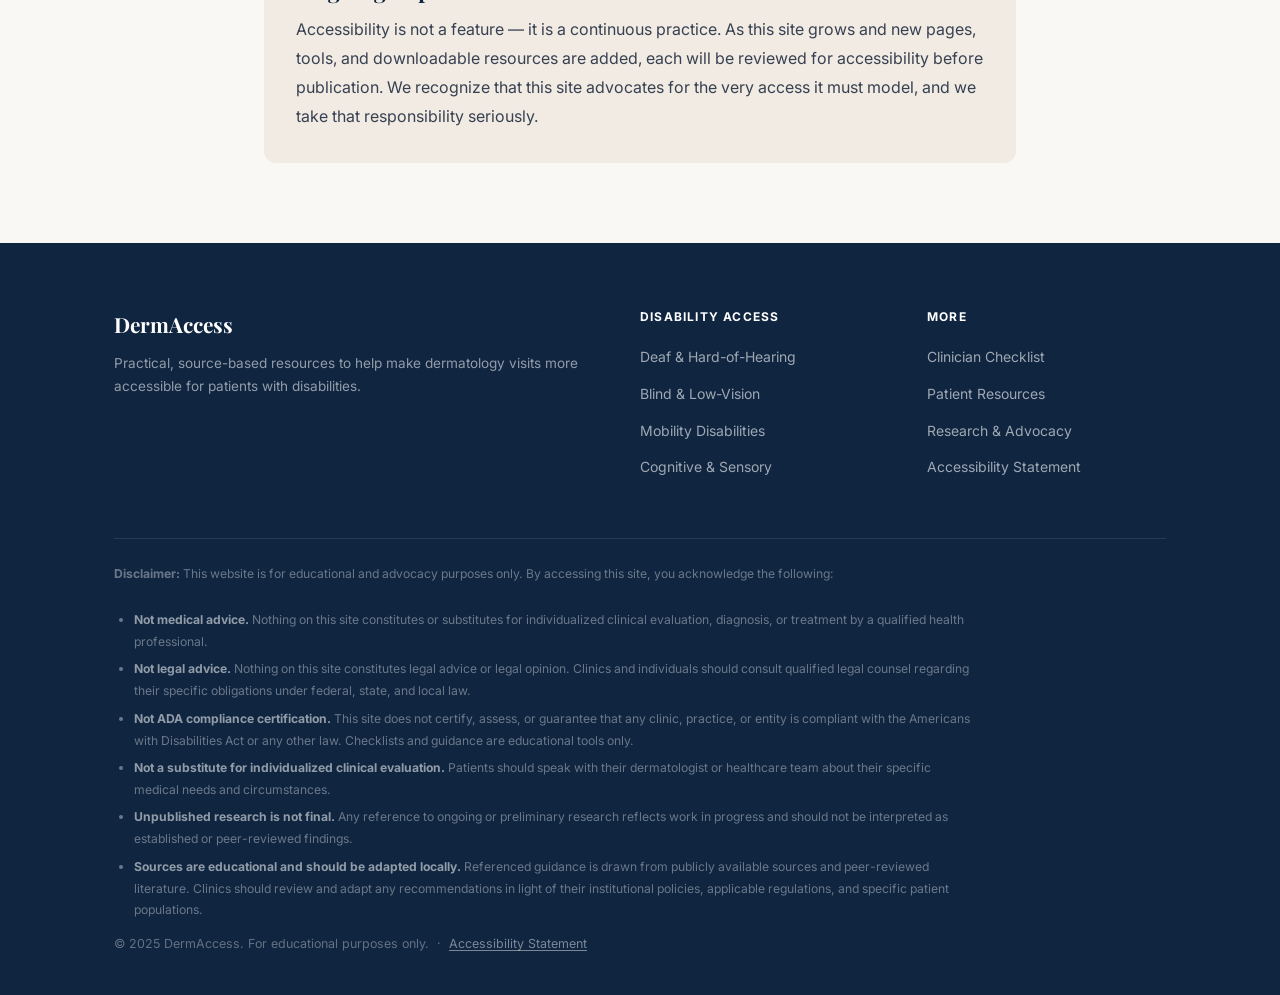
==== commit 7f5a3be7: "Expand footer disclaimer with explicit ADA, legal, and research caveats" ====
--- a/accessibility.html
+++ b/accessibility.html
@@ -158,7 +158,15 @@
       </div>
     </div>
     <hr class="footer-divider">
-    <p class="footer-disclaimer"><strong>Disclaimer:</strong> This website is for educational and advocacy purposes only. It does not provide medical, legal, or clinical advice and should not replace evaluation by a qualified health professional. Content is based on publicly available guidance, peer-reviewed literature, and patient-centered accessibility principles. Patients should speak with their dermatologist or healthcare team about their individual medical needs. Clinics should consult institutional policies, legal counsel, and applicable federal, state, and local requirements when implementing accommodations.</p>
+    <p class="footer-disclaimer"><strong>Disclaimer:</strong> This website is for educational and advocacy purposes only. By accessing this site, you acknowledge the following:</p>
+    <ul class="footer-disclaimer" style="padding-left:1.25rem; margin-top:0.5rem; margin-bottom:0.75rem;">
+      <li><strong>Not medical advice.</strong> Nothing on this site constitutes or substitutes for individualized clinical evaluation, diagnosis, or treatment by a qualified health professional.</li>
+      <li><strong>Not legal advice.</strong> Nothing on this site constitutes legal advice or legal opinion. Clinics and individuals should consult qualified legal counsel regarding their specific obligations under federal, state, and local law.</li>
+      <li><strong>Not ADA compliance certification.</strong> This site does not certify, assess, or guarantee that any clinic, practice, or entity is compliant with the Americans with Disabilities Act or any other law. Checklists and guidance are educational tools only.</li>
+      <li><strong>Not a substitute for individualized clinical evaluation.</strong> Patients should speak with their dermatologist or healthcare team about their specific medical needs and circumstances.</li>
+      <li><strong>Unpublished research is not final.</strong> Any reference to ongoing or preliminary research reflects work in progress and should not be interpreted as established or peer-reviewed findings.</li>
+      <li><strong>Sources are educational and should be adapted locally.</strong> Referenced guidance is drawn from publicly available sources and peer-reviewed literature. Clinics should review and adapt any recommendations in light of their institutional policies, applicable regulations, and specific patient populations.</li>
+    </ul>
     <p class="footer-copy">&copy; 2025 DermAccess. For educational purposes only. &nbsp;&middot;&nbsp; <a href="accessibility.html" style="color:rgba(255,255,255,0.45);">Accessibility Statement</a></p>
   </div>
 </footer>
--- a/css/style.css
+++ b/css/style.css
@@ -854,6 +854,9 @@
 .footer-divider { border: none; border-top: 1px solid rgba(255,255,255,0.1); margin-bottom: 1.5rem; }
 .footer-disclaimer { font-size: 0.76rem; color: rgba(255,255,255,0.38); line-height: 1.8; max-width: 860px; margin-bottom: 1.5rem; }
 .footer-copy { font-size: 0.78rem; color: rgba(255,255,255,0.35); }
+ul.footer-disclaimer { color: rgba(255,255,255,0.38); font-size: 0.76rem; line-height: 1.8; padding-left: 1.25rem; margin-bottom: 1rem; }
+ul.footer-disclaimer li { margin-bottom: 0.35rem; }
+ul.footer-disclaimer strong { color: rgba(255,255,255,0.55); }
 
 /* ===========================
    STICKY SECTION NAV
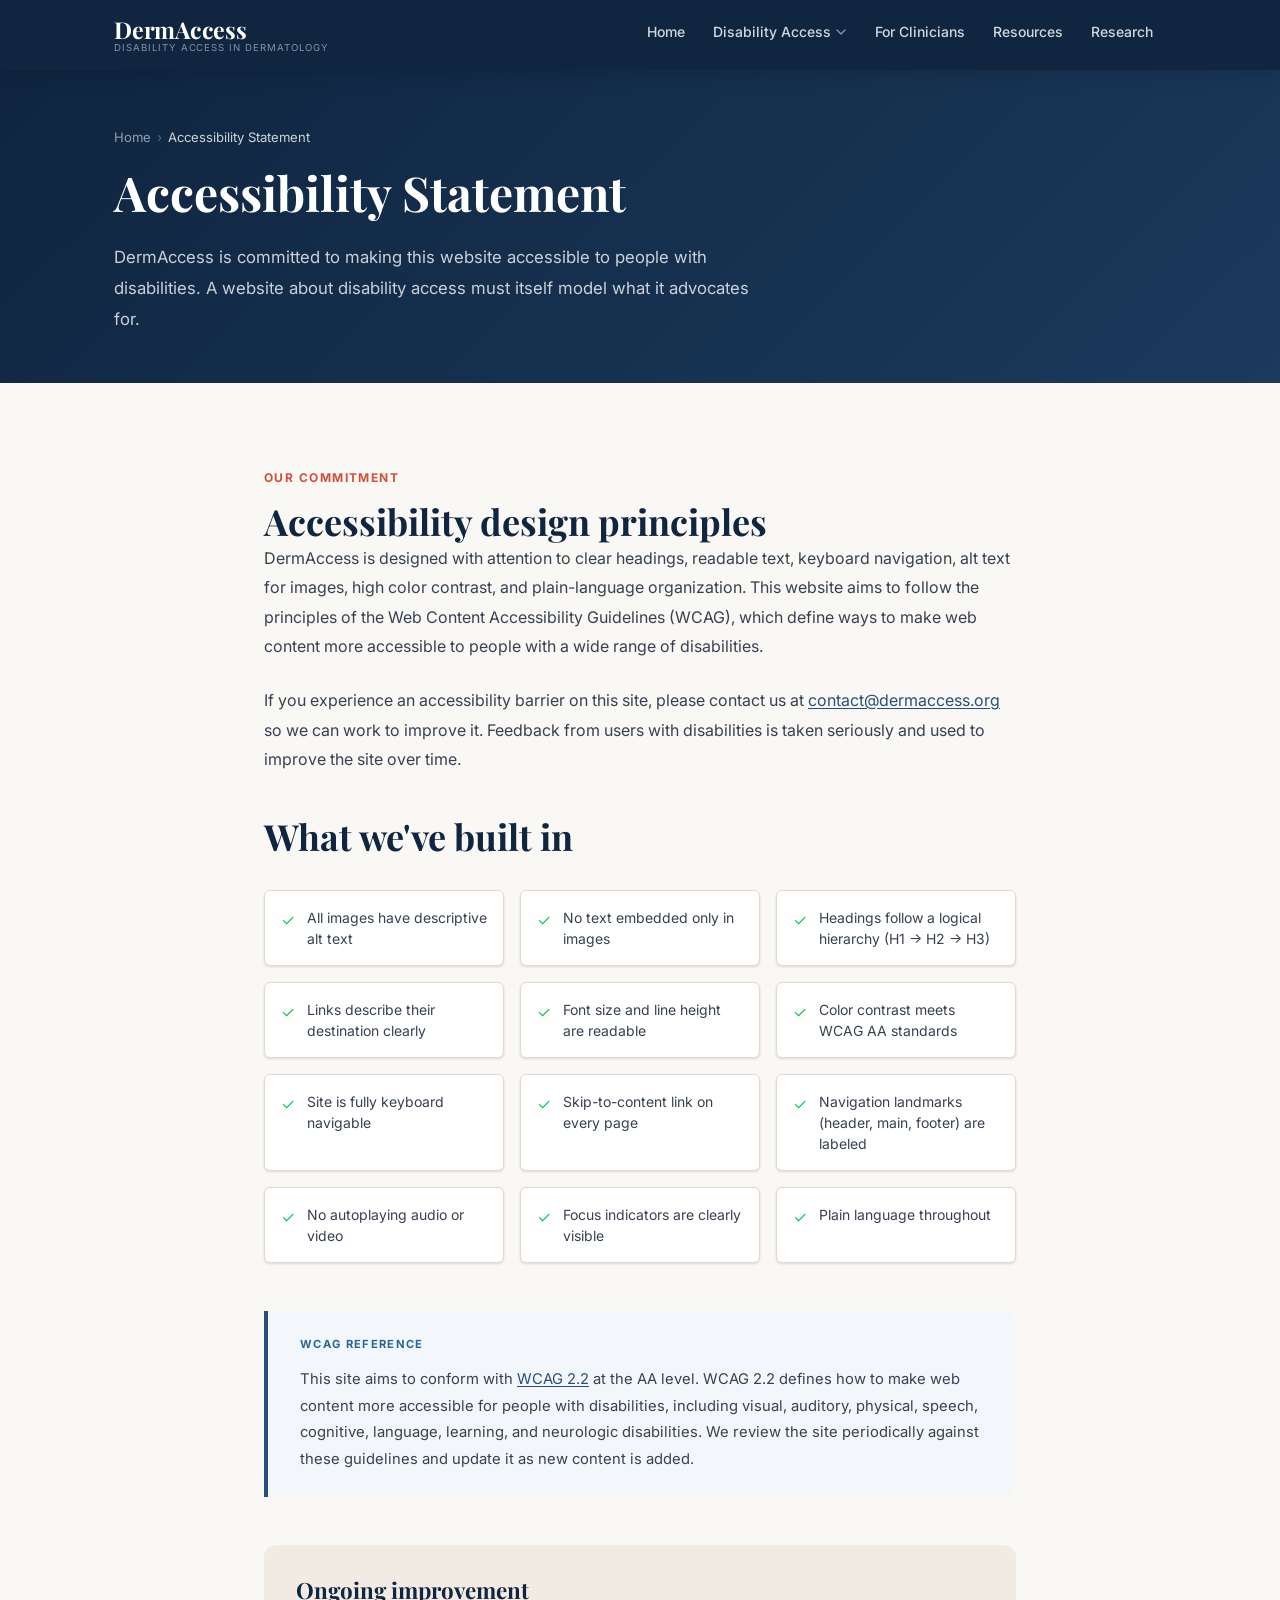
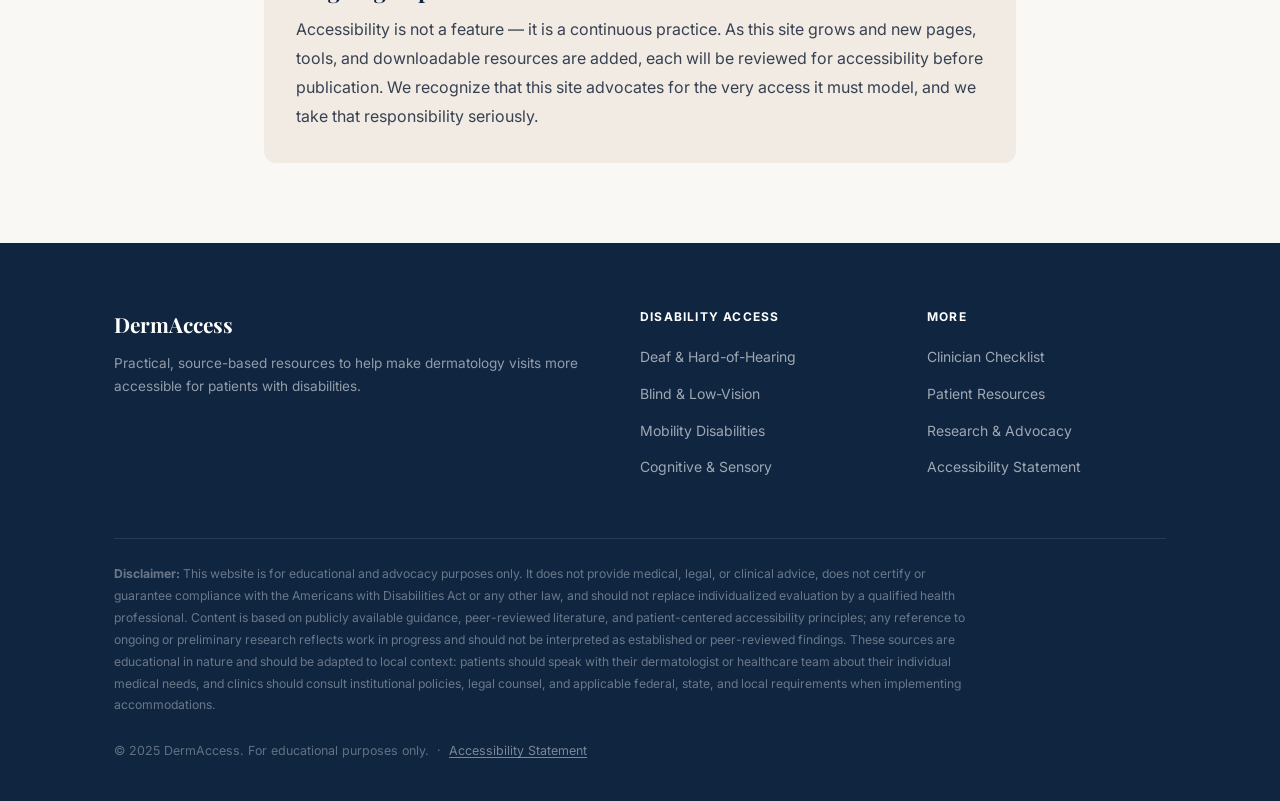
==== commit 2af7e740: "Expand footer disclaimer paragraph with ADA, research, and localization caveats" ====
--- a/accessibility.html
+++ b/accessibility.html
@@ -158,15 +158,7 @@
       </div>
     </div>
     <hr class="footer-divider">
-    <p class="footer-disclaimer"><strong>Disclaimer:</strong> This website is for educational and advocacy purposes only. By accessing this site, you acknowledge the following:</p>
-    <ul class="footer-disclaimer" style="padding-left:1.25rem; margin-top:0.5rem; margin-bottom:0.75rem;">
-      <li><strong>Not medical advice.</strong> Nothing on this site constitutes or substitutes for individualized clinical evaluation, diagnosis, or treatment by a qualified health professional.</li>
-      <li><strong>Not legal advice.</strong> Nothing on this site constitutes legal advice or legal opinion. Clinics and individuals should consult qualified legal counsel regarding their specific obligations under federal, state, and local law.</li>
-      <li><strong>Not ADA compliance certification.</strong> This site does not certify, assess, or guarantee that any clinic, practice, or entity is compliant with the Americans with Disabilities Act or any other law. Checklists and guidance are educational tools only.</li>
-      <li><strong>Not a substitute for individualized clinical evaluation.</strong> Patients should speak with their dermatologist or healthcare team about their specific medical needs and circumstances.</li>
-      <li><strong>Unpublished research is not final.</strong> Any reference to ongoing or preliminary research reflects work in progress and should not be interpreted as established or peer-reviewed findings.</li>
-      <li><strong>Sources are educational and should be adapted locally.</strong> Referenced guidance is drawn from publicly available sources and peer-reviewed literature. Clinics should review and adapt any recommendations in light of their institutional policies, applicable regulations, and specific patient populations.</li>
-    </ul>
+    <p class="footer-disclaimer"><strong>Disclaimer:</strong> This website is for educational and advocacy purposes only. It does not provide medical, legal, or clinical advice, does not certify or guarantee compliance with the Americans with Disabilities Act or any other law, and should not replace individualized evaluation by a qualified health professional. Content is based on publicly available guidance, peer-reviewed literature, and patient-centered accessibility principles; any reference to ongoing or preliminary research reflects work in progress and should not be interpreted as established or peer-reviewed findings. These sources are educational in nature and should be adapted to local context: patients should speak with their dermatologist or healthcare team about their individual medical needs, and clinics should consult institutional policies, legal counsel, and applicable federal, state, and local requirements when implementing accommodations.</p>
     <p class="footer-copy">&copy; 2025 DermAccess. For educational purposes only. &nbsp;&middot;&nbsp; <a href="accessibility.html" style="color:rgba(255,255,255,0.45);">Accessibility Statement</a></p>
   </div>
 </footer>
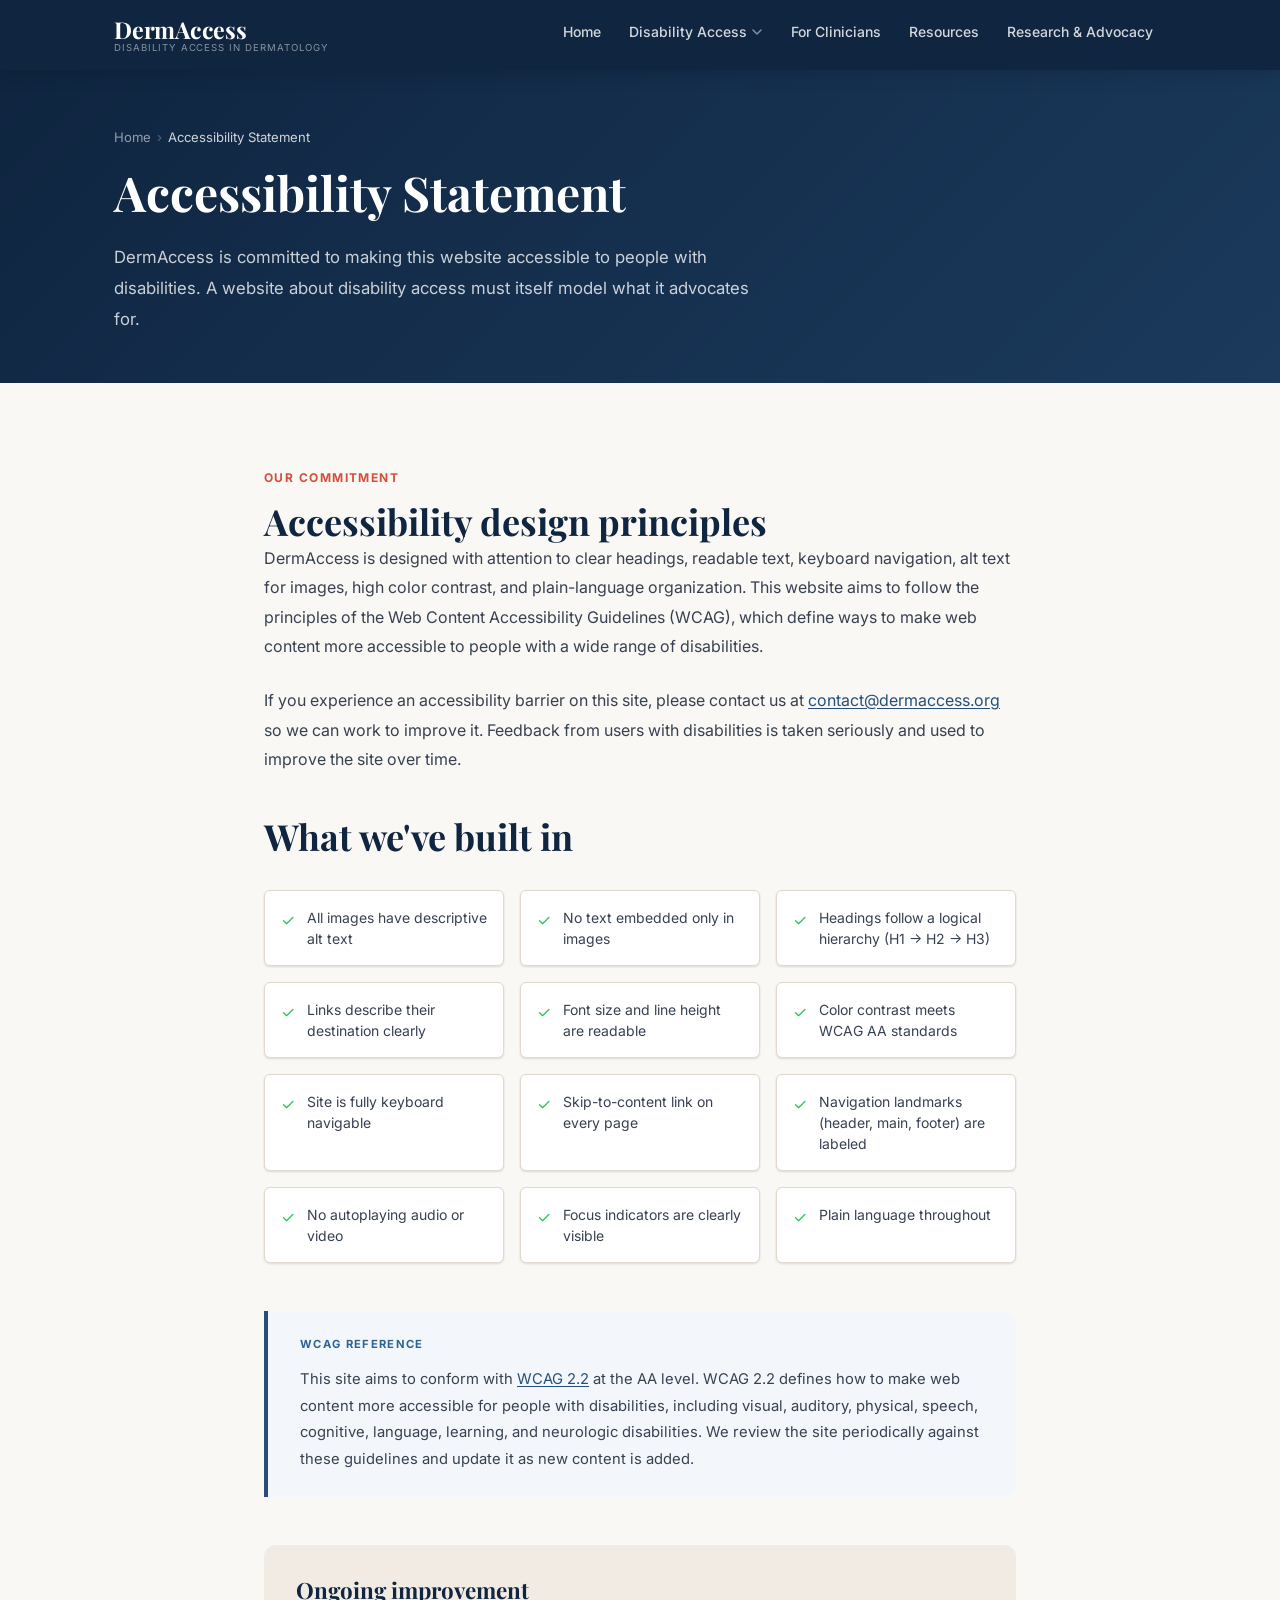
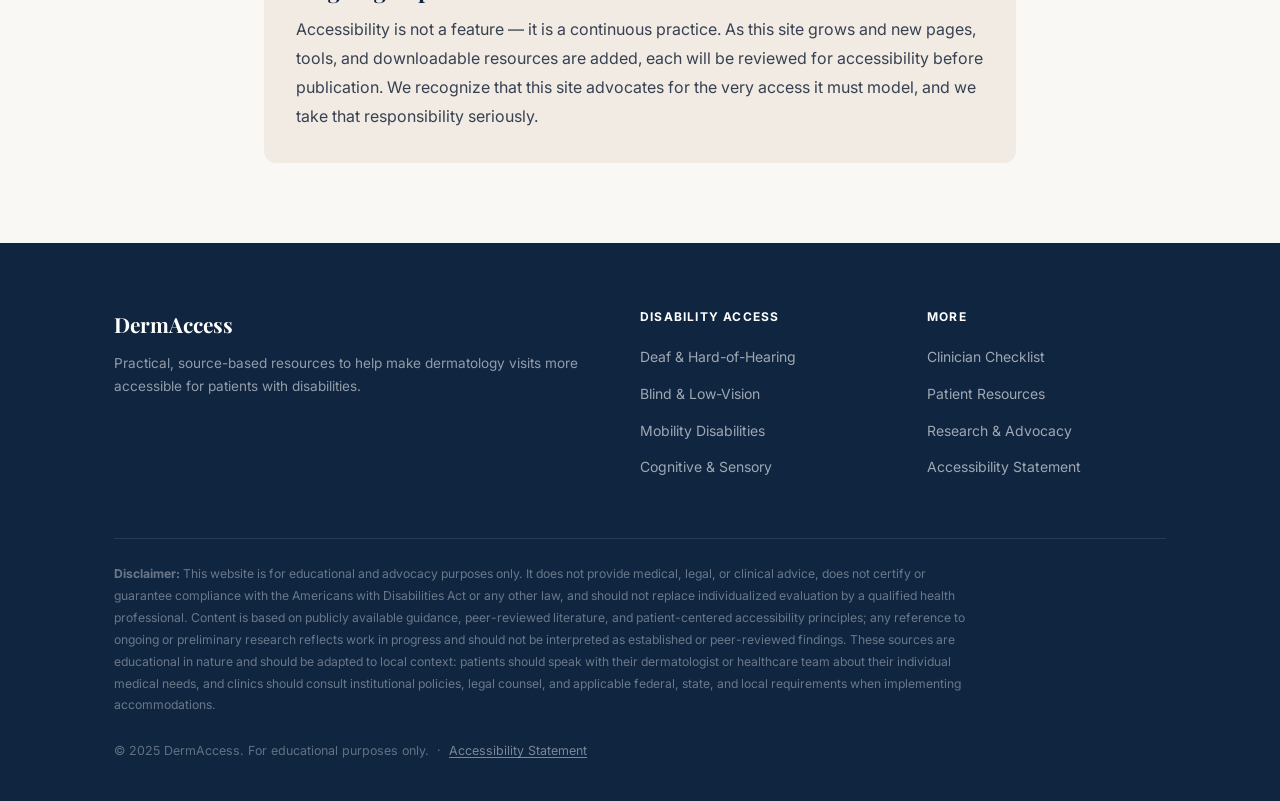
==== commit 56b8e649: "Update nav label to Research & Advocacy, trim redundant phrasing, remove offers eyebrow tag" ====
--- a/accessibility.html
+++ b/accessibility.html
@@ -38,7 +38,7 @@
         </li>
         <li><a href="clinician-checklist.html">For Clinicians</a></li>
         <li><a href="patient-resources.html">Resources</a></li>
-        <li><a href="research-advocacy.html">Research</a></li>
+        <li><a href="research-advocacy.html">Research &amp; Advocacy</a></li>
       </ul>
     </nav>
   </div>
